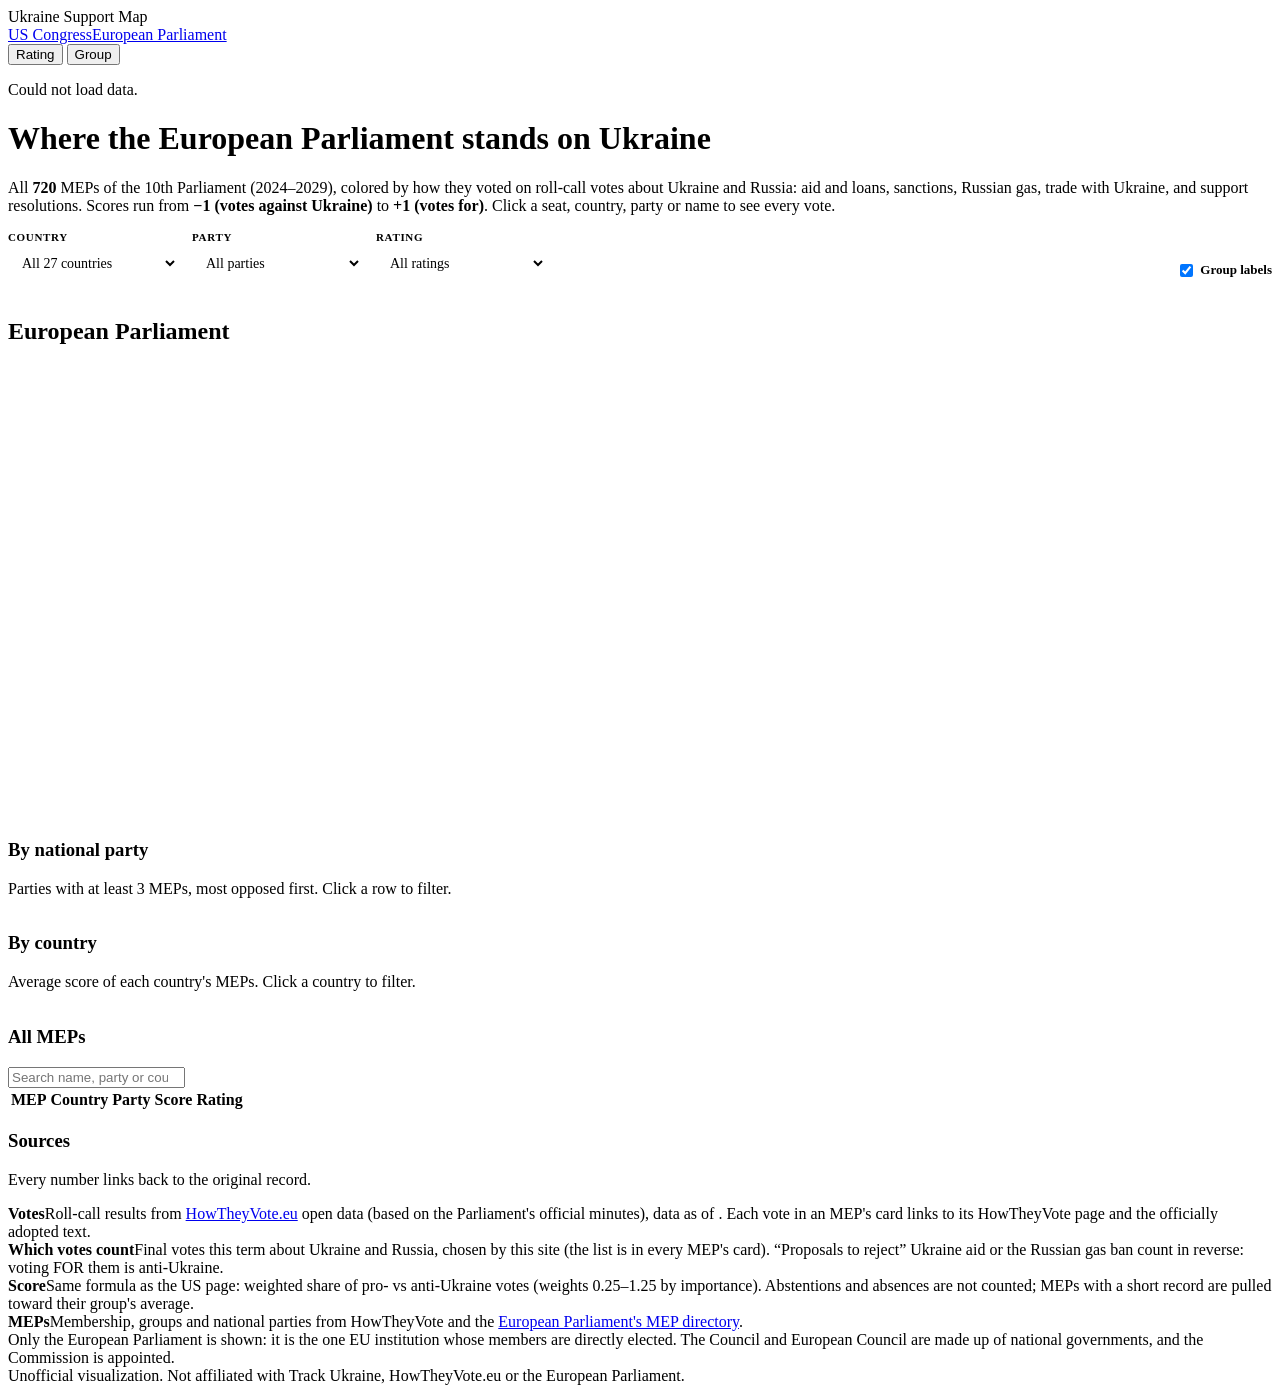
==== site/eu.html @ 78f4655b "EU page: group picker lives in the legend under the map Co-Authored-By: Claude Opus 5.5 <noreply@ant" ====
<!doctype html>
<html lang="en">
<head>
<meta charset="utf-8">
<meta name="viewport" content="width=device-width, initial-scale=1">
<title>Ukraine Support Map</title>
<meta name="description" content="Every Member of the European Parliament, colored by their votes on Ukraine.">
<link rel="preconnect" href="https://fonts.googleapis.com">
<link href="https://fonts.googleapis.com/css2?family=Hanken+Grotesk:wght@500;700;900&display=swap" rel="stylesheet">
<link rel="stylesheet" href="shared.css">
<style>
:root{--g-GUE_NGL:#8b1a1a;--g-SD:#e3242b;--g-GREEN_EFA:#3fa535;--g-RENEW:#ffcc00;--g-EPP:#3a6fd8;--g-ECR:#1b3a6b;--g-PFE:#4b2c7f;--g-ESN:#5b3a1f;--g-NI:#8a8a8a}
.ctiles{display:grid;grid-template-columns:repeat(9,1fr);gap:4px;max-width:760px}
.fbar{display:flex;flex-wrap:wrap;gap:10px 14px;align-items:flex-end;padding-bottom:12px;margin-bottom:6px;border-bottom:1px solid var(--line)}
.fbar label{display:flex;flex-direction:column;gap:4px;font-size:11px;text-transform:uppercase;letter-spacing:.06em;color:var(--muted);font-weight:700}
.fbar select{font:inherit;font-size:14px;text-transform:none;letter-spacing:0;font-weight:500;padding:8px 10px;border-radius:10px;border:1px solid var(--line);background:var(--bg);color:var(--fg);min-width:170px;max-width:260px}
.fbar .clr{font:inherit;font-size:13px;font-weight:700;padding:8px 12px;border-radius:999px;border:0;background:var(--accent);color:#000;cursor:pointer}
.fbar .flt{flex-direction:row;margin-left:auto;align-items:center;text-transform:none;letter-spacing:0;font-size:13px}
.statcap{font-size:12px;color:var(--muted);text-align:center;margin-top:6px}
.glab{font-size:11px;text-transform:uppercase;letter-spacing:.06em;color:var(--muted);font-weight:700}.glab i{text-transform:none;letter-spacing:0;font-style:normal;font-weight:500}
.gpill{font:inherit;font-size:13px;font-weight:700;display:inline-flex;align-items:center;gap:6px;padding:6px 10px;border-radius:999px;border:1px solid var(--line);background:var(--bg);color:var(--fg);cursor:pointer}
.gpill i{font-style:normal;color:var(--muted);font-weight:500}
.gpill .ck{width:15px;height:15px;border-radius:4px;border:1.5px solid var(--muted);display:inline-flex;align-items:center;justify-content:center;font-size:11px;line-height:1}
.gpill[aria-pressed="true"]{border-color:var(--fg)}.gpill[aria-pressed="true"] .ck{background:var(--fg);color:var(--bg);border-color:var(--fg)}
.gpill:disabled{opacity:.35;cursor:default} /* toggle pills: no checkbox drawn, selected = filled */ .gpill .ck{display:none!important} .gpill:hover:not(:disabled){border-color:var(--muted)} .gpill[aria-pressed="true"]{background:var(--fg)!important;color:var(--bg)!important;border-color:var(--fg)!important} .gpill[aria-pressed="true"] i{color:inherit;opacity:.7} .gpill[aria-pressed="true"] b{color:inherit!important} .gpill[aria-pressed="true"] .sw{box-shadow:0 0 0 2px var(--bg)} 
.epgrid{display:grid;grid-template-columns:1fr;gap:20px}
@media (min-width:1250px){.epgrid{grid-template-columns:minmax(0,2.3fr) minmax(320px,1fr);align-items:start}}
.selpanel{background:var(--bg);border-radius:14px;padding:14px;font-size:13px}
.seltitle{font-weight:900;font-size:17px}
.selbig{margin-top:4px;color:var(--muted)} .selbig b{color:var(--fg);font-size:16px}
.selmeta{color:var(--muted);font-size:12px;margin:2px 0 8px}
.selrow{all:unset;box-sizing:border-box;cursor:pointer;display:grid;grid-template-columns:12px minmax(0,1fr) 28px 70px 40px;gap:8px;align-items:center;width:100%;padding:5px 4px;border-radius:6px}
.selrow:hover{background:var(--surface)}
.selrow[aria-pressed="true"]{background:var(--fg);color:var(--bg)}.selrow[aria-pressed="true"] .n{color:inherit;opacity:.7}
.selrow .nm{white-space:nowrap;overflow:hidden;text-overflow:ellipsis}
.selrow .n{text-align:right;color:var(--muted);font-variant-numeric:tabular-nums}
.selrow .bar{margin:0;height:8px}
.selrow .av{text-align:right;font-weight:900;font-variant-numeric:tabular-nums}
</style>
</head>
<body>
<header class="top"><div class="wrap">
  <div class="flag" aria-hidden="true"></div>
  <div class="brand">Ukraine Support Map</div>
  <nav class="nav" aria-label="Region"><a href="./">US Congress</a><a href="eu.html" aria-current="page">European Parliament</a></nav>
  <div class="spacer"></div>
  <div class="seg" role="group" aria-label="Color seats by">
    <button data-color="rating" aria-pressed="true">Rating</button>
    <button data-color="group" aria-pressed="false">Group</button>
  </div>
</div></header>

<main class="wrap">
  <h1>Where the European Parliament stands on Ukraine</h1>
  <p class="lede">All <b id="nMeps">720</b> MEPs of the 10th Parliament (2024–2029), colored by how they voted on <b id="nVotes"></b> roll-call votes about Ukraine and Russia: aid and loans, sanctions, Russian gas, trade with Ukraine, and support resolutions. Scores run from <b>−1 (votes against Ukraine)</b> to <b>+1 (votes for)</b>. Click a seat, country, party or name to see every vote.</p>

  <div class="card">
    <div class="fbar">
      <label>Country <select id="fC" aria-label="Country"><option value="">All 27 countries</option></select></label>
      <label>Party <select id="fP" aria-label="National party"><option value="">All parties</option></select></label>
      <label>Rating <select id="fB" aria-label="Rating"><option value="">All ratings</option></select></label>
      <button class="clr" id="clrAll" hidden>Clear filters ✕</button>
      <label class="flt"><input type="checkbox" id="fLabels" checked> Group labels</label>
    </div>
    <div class="epgrid">
      <div><h2>European Parliament <span id="epSub"></span></h2>
        <svg class="hemi" id="ep" viewBox="0 0 1200 625"></svg><div class="flegend" id="flegend"></div><div id="epStats"></div></div>
      <aside class="selpanel" id="selpanel"></aside>
    </div>
  </div>


  <section class="blk">
    <h3>By national party</h3>
    <p id="partyNote">Parties with at least 3 MEPs, most opposed first. Click a row to filter.</p>
    <div class="tablewrap"><table class="ptable" id="parties"></table></div>
  </section>

  <section class="blk">
    <h3>By country</h3>
    <p>Average score of each country's MEPs. Click a country to filter.</p>
    <div class="ctiles" id="tiles"></div>
  </section>

  <section class="blk">
    <h3>All MEPs</h3>
    <div class="tools">
      <input id="q" type="search" placeholder="Search name, party or country…" aria-label="Search MEPs">
      <span id="chips"></span>
    </div>
    <div class="tablewrap"><table>
      <thead><tr><th data-k="name">MEP</th><th data-k="country">Country</th><th data-k="party" class="hide-sm">Party</th><th data-k="score">Score</th><th data-k="label" class="hide-sm">Rating</th></tr></thead>
      <tbody id="rows"></tbody>
    </table></div>
    <p class="count" id="count"></p>
    <button class="more" id="more" hidden>Show more</button>
  </section>

  <section class="blk">
    <h3>Sources</h3>
    <p>Every number links back to the original record.</p>
    <div class="sources">
      <div><b>Votes</b>Roll-call results from <a href="https://howtheyvote.eu" target="_blank" rel="noopener">HowTheyVote.eu</a> open data (based on the Parliament's official minutes), data as of <span id="asof"></span>. Each vote in an MEP's card links to its HowTheyVote page and the officially adopted text.</div>
      <div><b>Which votes count</b>Final votes this term about Ukraine and Russia, chosen by this site (the list is in every MEP's card). “Proposals to reject” Ukraine aid or the Russian gas ban count in reverse: voting FOR them is anti-Ukraine.</div>
      <div><b>Score</b>Same formula as the US page: weighted share of pro- vs anti-Ukraine votes (weights 0.25–1.25 by importance). Abstentions and absences are not counted; MEPs with a short record are pulled toward their group's average.</div>
      <div><b>MEPs</b>Membership, groups and national parties from HowTheyVote and the <a href="https://www.europarl.europa.eu/meps/en/home" target="_blank" rel="noopener">European Parliament's MEP directory</a>.</div>
    </div>
  </section>

  <footer>
    Only the European Parliament is shown: it is the one EU institution whose members are directly elected. The Council and European Council are made up of national governments, and the Commission is appointed.<br>
    Unofficial visualization. Not affiliated with Track Ukraine, HowTheyVote.eu or the European Parliament.
  </footer>
</main>

<div id="tip"></div>
<div class="scrim" id="scrim"></div>
<aside id="drawer" aria-hidden="true"><div class="in" id="dIn"></div></aside>

<script>
(async function(){
const BUCKETS=[
  {k:"s3",name:"Strong support",v:"--b3"},{k:"s2",name:"Support",v:"--b2"},{k:"s1",name:"Some support",v:"--b1"},
  {k:"s0",name:"Mixed",v:"--b0"},{k:"o1",name:"Some opposition",v:"--bm1"},{k:"o2",name:"Opposed",v:"--bm2"},
  {k:"o3",name:"Strong opposition",v:"--bm3"},{k:"na",name:"No record",v:"--none"}];
function bucket(s){ if(s==null) return BUCKETS[7];
  if(s>=.75)return BUCKETS[0]; if(s>=.35)return BUCKETS[1]; if(s>=.1)return BUCKETS[2];
  if(s>-.1)return BUCKETS[3]; if(s>-.35)return BUCKETS[4]; if(s>-.75)return BUCKETS[5]; return BUCKETS[6]; }
const css=n=>getComputedStyle(document.documentElement).getPropertyValue(n).trim();
const esc=s=>String(s??"").replace(/[&<>"]/g,c=>({"&":"&amp;","<":"&lt;",">":"&gt;",'"':"&quot;"}[c]));
const fmt=s=>s==null?"—":(s>0?"+":"")+s.toFixed(2);
const flag=iso=>iso&&iso.length===2?String.fromCodePoint(...[...iso.toUpperCase()].map(c=>127397+c.charCodeAt(0))):"";
// EU-27 tile grid [col,row]
const GRID={FIN:[6,0],SWE:[5,0],EST:[7,1],IRL:[0,2],DNK:[4,1],LVA:[7,2],LTU:[7,3],NLD:[3,2],DEU:[4,2],POL:[6,3],BEL:[3,3],LUX:[3,4],CZE:[5,3],SVK:[6,4],FRA:[2,4],AUT:[4,4],HUN:[5,4],ROU:[6,5],PRT:[0,5],ESP:[1,5],ITA:[3,5],SVN:[4,5],HRV:[5,5],BGR:[6,6],MLT:[3,7],GRC:[5,7],CYP:[7,7]};

let data;
try{ data=await (await fetch("eu.json")).json(); }catch(e){ document.querySelector("main").insertAdjacentHTML("afterbegin","<p>Could not load data.</p>"); return; }
const M=data.members, V=data.votes, G=data.groups, C=data.countries, byId=Object.fromEntries(M.map(m=>[m.id,m]));
const GORDER=Object.keys(G);
document.getElementById("nMeps").textContent=M.length;
document.getElementById("nVotes").textContent=V.length;
document.getElementById("asof").textContent=data.dataAsOf?new Date(data.dataAsOf).toLocaleDateString("en-US",{month:"long",day:"numeric",year:"numeric"}):"—";
document.getElementById("epSub").textContent=`${M.length} MEPs`;

let colorBy="rating", fBucket=null, fCountry=null, fGroups=new Set(), fParty=null, selected=null;
const passes=m=>(!fBucket||bucket(m.score).k===fBucket)&&(!fCountry||m.country===fCountry)&&(!fGroups.size||fGroups.has(m.group))&&(!fParty||m.country+"|"+m.party===fParty);
const color=m=>colorBy==="group"?css("--g-"+m.group):css(bucket(m.score).v);
const cname=c=>(C[c]||{}).name||c;

// ---------- hemicycle ----------
function seatPositions(total, rows, r0, r1, cx, cy){
  const radii=[...Array(rows)].map((_,i)=>r0+(r1-r0)*i/(rows-1)), sumR=radii.reduce((a,b)=>a+b,0);
  let counts=radii.map(r=>Math.round(total*r/sumR)); counts[rows-1]+=total-counts.reduce((a,b)=>a+b,0);
  const pts=[];
  radii.forEach((r,i)=>{ const n=counts[i]; for(let j=0;j<n;j++){ const a=Math.PI*(1-(n===1?.5:j/(n-1))); pts.push({x:cx+r*Math.cos(a),y:cy-r*Math.sin(a),a}); } });
  pts.sort((p,q)=>q.a-p.a || Math.hypot(p.x-cx,p.y-cy)-Math.hypot(q.x-cx,q.y-cy));
  return pts;
}
function drawHemi(){
  const svg=document.getElementById("ep"), rDot=11.5;
  const pts=seatPositions(M.length, 15, 220, 585, 600, 600);
  const ms=M.slice().sort((a,b)=>GORDER.indexOf(a.group)-GORDER.indexOf(b.group)||(b.score??-9)-(a.score??-9));
  let h="", t="";
  pts.forEach((p,i)=>{ const m=ms[i]; if(!m) return; const x=p.x.toFixed(1), y=p.y.toFixed(1);
    h+=`<circle cx="${x}" cy="${y}" r="${rDot}" data-id="${m.id}"></circle>`;
    t+=`<text class="fl" data-id="${m.id}" x="${x}" y="${(p.y+rDot*.34).toFixed(1)}" text-anchor="middle" font-size="${(rDot*.9).toFixed(1)}">${(G[m.group]||{}).code||""}</text>`; });
  svg.innerHTML=h+t+`<text class="center-n" x="600" y="545" text-anchor="middle" id="epN"></text><text class="center-l" x="600" y="585" text-anchor="middle" id="epL"></text>`;
}
drawHemi();
document.getElementById("flegend").innerHTML=`<span class="glab">Groups <i>(click to select, several allowed; the code is shown on each seat)</i></span><div class="fpills" id="gpills" role="group" aria-label="Political groups"></div>`;
const groupsLabel=()=>[...fGroups].map(k=>G[k].code).join(" + ");
const exceptBucket=m=>(!fCountry||m.country===fCountry)&&(!fGroups.size||fGroups.has(m.group))&&(!fParty||m.country+"|"+m.party===fParty);
document.getElementById("fLabels").addEventListener("change",e=>document.getElementById("ep").classList.toggle("nolabels",!e.target.checked));

function paint(){
  document.querySelectorAll("#ep circle[data-id]").forEach(c=>{const m=byId[c.dataset.id]; c.setAttribute("fill",color(m)); c.classList.toggle("hit",passes(m)); c.classList.toggle("sel",selected===m.id);});
  document.querySelectorAll("#ep text.fl").forEach(t=>t.classList.toggle("hit",passes(byId[t.dataset.id])));
  const anyF=!!(fBucket||fCountry||fGroups.size||fParty);
  document.getElementById("ep").classList.toggle("dim",anyF);
  const N=document.getElementById("epN"), L=document.getElementById("epL");
  if(anyF){ N.textContent=M.filter(passes).length; L.textContent=[fGroups.size&&groupsLabel(), fParty&&fParty.split("|")[1], fCountry&&cname(fCountry), fBucket&&BUCKETS.find(b=>b.k===fBucket).name].filter(Boolean).join(" · "); }
  else { N.textContent=M.filter(m=>m.score!=null&&m.score>=.1).length; L.textContent="lean supportive"; }
  const pool=M.filter(exceptBucket);
  const cnt=BUCKETS.map(b=>({b,n:pool.filter(m=>bucket(m.score).k===b.k).length}));
  const bar=cnt.filter(c=>c.n).map(c=>`<i style="width:${c.n/Math.max(1,pool.length)*100}%;background:var(${c.b.v})" title="${c.b.name}: ${c.n}"></i>`).join("");
  const tal=cnt.map(c=>`<button data-b="${c.b.k}" aria-pressed="${fBucket===c.b.k}"><span class="sw" style="background:var(${c.b.v})"></span>${c.b.name}<b>${c.n}</b></button>`).join("");
  document.getElementById("epStats").innerHTML=`<div class="statcap">${anyF&&(fCountry||fGroups.size||fParty)?`Ratings of the ${pool.length} selected MEPs`:"Ratings of all MEPs"}</div><div class="bar">${bar}</div><div class="tally">${tal}</div>`;
  document.querySelectorAll(".seg button").forEach(b=>b.setAttribute("aria-pressed",b.dataset.color===colorBy));
}
document.addEventListener("click",e=>{const b=e.target.closest(".tally button"); if(b){ fBucket=fBucket===b.dataset.b?null:b.dataset.b; fB.value=fBucket||""; refresh(); }});
document.querySelectorAll(".seg button").forEach(b=>b.onclick=()=>{colorBy=b.dataset.color; paint();});
const tip=document.getElementById("tip");
function showTip(html,x,y){ tip.innerHTML=html; tip.style.opacity=1; const w=tip.offsetWidth,h=tip.offsetHeight;
  tip.style.left=Math.min(innerWidth-w-8,Math.max(8,x+14))+"px"; tip.style.top=(y-h-12<8?y+18:y-h-12)+"px"; }
const svg=document.getElementById("ep");
svg.addEventListener("mousemove",e=>{const c=e.target.closest("circle[data-id]"); if(!c){tip.style.opacity=0;return;} const m=byId[c.dataset.id];
  showTip(`<b>${esc(m.name)}</b> ${flag((C[m.country]||{}).iso2)}<br>${esc(G[m.group].name)} · ${esc(m.party)}<br>${esc(m.label)} · ${fmt(m.score)}`,e.clientX,e.clientY);});
svg.addEventListener("mouseleave",()=>tip.style.opacity=0);
svg.addEventListener("click",e=>{const c=e.target.closest("circle[data-id]"); if(c){tip.style.opacity=0; openMember(c.dataset.id);}});

// ---------- filter bar ----------
const fC=document.getElementById("fC"), fP=document.getElementById("fP");
fC.innerHTML+=Object.keys(GRID).map(c=>[c,cname(c)]).sort((a,b)=>a[1].localeCompare(b[1])).map(([c,n])=>`<option value="${c}">${flag((C[c]||{}).iso2)} ${esc(n)} (${M.filter(m=>m.country===c).length})</option>`).join("");
fC.addEventListener("input",()=>{ fCountry=fC.value||null; if(fParty&&fCountry&&!fParty.startsWith(fCountry+"|")) fParty=null; refresh(); });
fP.addEventListener("input",()=>{ fParty=fP.value||null; refresh(); });
document.getElementById("clrAll").onclick=()=>{ fCountry=fParty=fBucket=null; fGroups.clear(); refresh(); };
function syncBar(){
  fC.value=fCountry||""; fB.value=fBucket||"";
  const gbase=M.filter(m=>(!fCountry||m.country===fCountry)&&(!fParty||m.country+"|"+m.party===fParty)&&(!fBucket||bucket(m.score).k===fBucket));
  document.getElementById("gpills").innerHTML=GORDER.map(k=>{const n=gbase.filter(m=>m.group===k).length;
    return `<button class="gpill" data-g="${k}" aria-pressed="${fGroups.has(k)}" ${n?"":"disabled"} title="${esc(G[k].name)}"><span class="ck">${fGroups.has(k)?"✓":""}</span><span class="sw" style="background:var(--g-${k})"></span><b>${G[k].code}</b> ${esc(G[k].name)} <i>${n}</i></button>`;}).join("")+(fGroups.size?`<button class="gpill clrf" data-clrg="1">Clear ✕</button>`:"");
  // party list follows the chosen country (and group)
  const by={}; M.filter(m=>m.party&&(!fCountry||m.country===fCountry)&&(!fGroups.size||fGroups.has(m.group))).forEach(m=>{const k=m.country+"|"+m.party; by[k]=(by[k]||0)+1;});
  const opts=Object.entries(by).sort((a,b)=>b[1]-a[1]).map(([k,n])=>{const [c,p]=k.split("|"); return `<option value="${esc(k)}">${fCountry?"":flag((C[c]||{}).iso2)+" "}${esc(p)} (${n})</option>`;});
  if(fParty&&!by[fParty]) opts.unshift(`<option value="${esc(fParty)}">${esc(fParty.split("|")[1])}</option>`);
  fP.innerHTML=`<option value="">${fCountry?"All parties in "+esc(cname(fCountry)):"All parties"}</option>`+opts.join(""); fP.value=fParty||"";
  document.getElementById("clrAll").hidden=!(fCountry||fParty||fGroups.size||fBucket);
}
// selection breakdown next to the map
function renderSel(){
  const sel=M.filter(passes), title=[fCountry&&`${flag((C[fCountry]||{}).iso2)} ${cname(fCountry)}`, fGroups.size&&[...fGroups].map(k=>G[k].name).join(" + "), fParty&&fParty.split("|")[1], fBucket&&BUCKETS.find(b=>b.k===fBucket).name].filter(Boolean).join(" · ")||"Whole Parliament";
  // list every group/party available under the other filters, so several can be ticked
  const gPool=M.filter(m=>(!fCountry||m.country===fCountry)&&(!fParty||m.country+"|"+m.party===fParty)&&(!fBucket||bucket(m.score).k===fBucket));
  const pPool=M.filter(m=>(!fCountry||m.country===fCountry)&&(!fGroups.size||fGroups.has(m.group))&&(!fBucket||bucket(m.score).k===fBucket));
  const groupsHere=GORDER.map(k=>({k,ms:gPool.filter(m=>m.group===k)})).filter(x=>x.ms.length);
  const a=avgOf(sel), sup=sel.filter(m=>m.score!=null&&m.score>=.1).length, opp=sel.filter(m=>m.score!=null&&m.score<=-.1).length;
  document.getElementById("selpanel").innerHTML=`<div class="seltitle">${esc(title)}</div>
    <div class="selbig"><b>${sel.length}</b> MEPs · average <b>${fmt(a)}</b></div>
    <div class="selmeta">${sup} lean supportive · ${opp} lean opposed</div>
    <div class="bar">${sel.length?stackBar(sel):""}</div>
    <div class="dsub" style="margin-top:14px">By group <span style="text-transform:none;letter-spacing:0;font-weight:500">· click to select, several allowed</span></div>
    ${groupsHere.map(({k,ms})=>`<button class="selrow" data-g="${k}" aria-pressed="${fGroups.has(k)}"><span class="sw" style="background:var(--g-${k})"></span><span class="nm">${esc(G[k].name)}</span><span class="n">${ms.length}</span><span class="bar">${stackBar(ms)}</span><span class="av">${fmt(avgOf(ms))}</span></button>`).join("")||'<p class="selmeta">No MEPs match.</p>'}
    ${fCountry?`<div class="dsub" style="margin-top:14px">By party in ${esc(cname(fCountry))}</div>${(()=>{const by={}; pPool.forEach(m=>{(by[m.party||"—"]=by[m.party||"—"]||[]).push(m)}); return Object.entries(by).sort((a,b)=>b[1].length-a[1].length).map(([p,ms])=>`<button class="selrow" data-p="${esc(fCountry+"|"+p)}" aria-pressed="${fParty===fCountry+"|"+p}"><span class="sw" style="background:var(--g-${ms[0].group})"></span><span class="nm">${esc(p)}</span><span class="n">${ms.length}</span><span class="bar">${stackBar(ms)}</span><span class="av">${fmt(avgOf(ms))}</span></button>`).join("");})()}`:`<p class="selmeta" style="margin-top:12px">Pick a country to see its parties here.</p>`}`;
}
document.getElementById("selpanel").addEventListener("click",e=>{const b=e.target.closest(".selrow"); if(!b) return;
  if(b.dataset.g) toggleGroup(b.dataset.g); if(b.dataset.p) fParty=fParty===b.dataset.p?null:b.dataset.p; refresh();});

// ---------- groups ----------
function toggleGroup(k){ fGroups.has(k)?fGroups.delete(k):fGroups.add(k); }
document.getElementById("flegend").addEventListener("click",e=>{const b=e.target.closest(".gpill"); if(!b||b.disabled) return; if(b.dataset.clrg) fGroups.clear(); else toggleGroup(b.dataset.g); refresh();});
function stackBar(ms){ return BUCKETS.map(b=>({b,n:ms.filter(m=>bucket(m.score).k===b.k).length})).filter(c=>c.n).map(c=>`<i style="width:${c.n/ms.length*100}%;background:var(${c.b.v})" title="${c.b.name}: ${c.n}"></i>`).join(""); }
function avgOf(ms){ const s=ms.filter(m=>m.score!=null); return s.length?s.reduce((a,m)=>a+m.score,0)/s.length:null; }

// ---------- national parties ----------
function renderParties(){
  const by={}; M.forEach(m=>{ if(!m.party||(fCountry&&m.country!==fCountry)) return; (by[m.country+"|"+m.party]=by[m.country+"|"+m.party]||[]).push(m); });
  document.getElementById("partyNote").textContent=fCountry?`All parties from ${cname(fCountry)}, most opposed first. Click a row to filter.`:"Parties with at least 3 MEPs, most opposed first. Click a row to filter.";
  const rows=Object.entries(by).filter(([,ms])=>fCountry||ms.length>=3).map(([k,ms])=>({k,ms,avg:avgOf(ms)})).sort((a,b)=>(a.avg??9)-(b.avg??9));
  document.getElementById("parties").innerHTML=rows.map(({k,ms,avg})=>{const [c,p]=k.split("|"); const g=ms[0].group;
    return `<tr data-p="${esc(k)}" aria-pressed="${fParty===k}"><td>${flag((C[c]||{}).iso2)} <b>${esc(p)}</b><br><span style="color:var(--muted);font-size:12px">${esc(ms[0].partyName)}</span></td>
      <td class="hide-sm"><span class="sw" style="display:inline-block;background:var(--g-${g});vertical-align:-1px"></span> ${esc(G[g].code)}</td>
      <td>${ms.length}</td><td style="width:38%"><div class="bar">${stackBar(ms)}</div></td><td style="font-weight:900;font-variant-numeric:tabular-nums">${fmt(avg)}</td></tr>`;}).join("");
}
document.getElementById("parties").addEventListener("click",e=>{const tr=e.target.closest("tr[data-p]"); if(tr){ fParty=fParty===tr.dataset.p?null:tr.dataset.p; refresh(); }});

// ---------- countries ----------
function renderTiles(){
  const cells={};
  for(const [c,[x,y]] of Object.entries(GRID)){ const ms=M.filter(m=>m.country===c); const a=avgOf(ms);
    cells[y*9+x]=`<div class="tile${fCountry===c?" sel":""}" data-c="${c}" style="background:${a==null?css("--none"):css(bucket(a).v)}" title="${esc(cname(c))}: ${fmt(a)} (${ms.length} MEPs)">${(C[c]||{}).iso2||c}<small>${fmt(a)}</small></div>`; }
  let h=""; for(let i=0;i<72;i++) h+=cells[i]||"<div></div>";
  document.getElementById("tiles").innerHTML=h;
}
document.getElementById("tiles").addEventListener("click",e=>{const t=e.target.closest(".tile"); if(t){ fCountry=fCountry===t.dataset.c?null:t.dataset.c; refresh(); }});

// ---------- table ----------
const fB=document.getElementById("fB"); fB.innerHTML+=BUCKETS.map(b=>`<option value="${b.k}">${b.name}</option>`).join("");
fB.addEventListener("input",()=>{fBucket=fB.value||null; refresh();});
let sortK="score", sortDir=-1, limit=60;
function renderTable(reset){
  if(reset) limit=60;
  const q=document.getElementById("q").value.trim().toLowerCase();
  const list=M.filter(m=>passes(m)&&(!q||m.name.toLowerCase().includes(q)||m.party.toLowerCase().includes(q)||cname(m.country).toLowerCase().includes(q)))
    .sort((a,b)=>{let x=a[sortK],y=b[sortK]; if(sortK==="score"){x=x??-9;y=y??-9;} if(sortK==="name"){x=a.last;y=b.last;} return (x>y?1:x<y?-1:0)*sortDir;});
  document.getElementById("rows").innerHTML=list.slice(0,limit).map(m=>{const b=bucket(m.score);
    return `<tr data-id="${m.id}"><td><div class="who"><img loading="lazy" src="${esc(m.photo)}" alt="" onerror="this.replaceWith(Object.assign(document.createElement('span'),{className:'ph'}))"><div><b>${esc(m.name)}</b> <span class="fb X" style="border-color:var(--g-${m.group})">${G[m.group].code}</span></div></div></td>
      <td>${flag((C[m.country]||{}).iso2)} ${m.country}</td><td class="hide-sm">${esc(m.party)}</td>
      <td><div style="display:flex;align-items:center;gap:10px"><span style="font-weight:900;min-width:42px;font-variant-numeric:tabular-nums">${fmt(m.score)}</span>${m.score==null?"":`<div class="meter" style="flex:1"><i style="left:${(m.score+1)/2*100}%"></i></div>`}</div></td>
      <td class="hide-sm"><span class="lbl"><span class="sw" style="background:var(${b.v})"></span>${esc(m.label)}</span></td></tr>`;}).join("")
    || `<tr><td colspan="5" style="color:var(--muted);padding:20px">No MEPs match.</td></tr>`;
  const shown=Math.min(limit,list.length), left=list.length-shown;
  document.getElementById("count").textContent=list.length?`Showing ${shown} of ${list.length}`:"";
  const more=document.getElementById("more"); more.hidden=left<=0; more.textContent=`Show ${Math.min(100,left)} more (${left} left)`;
  const chips=[]; if(fCountry) chips.push(["c",cname(fCountry)]); if(fParty) chips.push(["p",fParty.split("|")[1]]); fGroups.forEach(k=>chips.push(["g:"+k,G[k].name]));
  document.getElementById("chips").innerHTML=chips.map(([k,t])=>`<button class="chip" data-clr="${k}">${esc(t)} ✕</button>`).join(" ");
}
document.getElementById("chips").addEventListener("click",e=>{const b=e.target.closest("[data-clr]"); if(!b) return; const k=b.dataset.clr;
  if(k==="c") fCountry=null; if(k==="p") fParty=null; if(k.startsWith("g:")) fGroups.delete(k.slice(2)); refresh();});
document.getElementById("more").onclick=()=>{limit+=100; renderTable();};
document.getElementById("q").addEventListener("input",()=>renderTable(true));
document.querySelectorAll("th[data-k]").forEach(th=>th.onclick=()=>{const k=th.dataset.k; if(sortK===k) sortDir*=-1; else {sortK=k; sortDir=k==="score"?-1:1;} renderTable();});
document.getElementById("rows").addEventListener("click",e=>{const tr=e.target.closest("tr[data-id]"); if(tr) openMember(tr.dataset.id);});
function refresh(){ syncBar(); paint(); renderSel(); renderParties(); renderTiles(); renderTable(true); }

// ---------- drawer ----------
const drawer=document.getElementById("drawer"), scrim=document.getElementById("scrim");
function closeDrawer(){drawer.classList.remove("open"); scrim.classList.remove("on"); drawer.setAttribute("aria-hidden","true"); selected=null; paint(); if(location.hash) history.replaceState(null,"",location.pathname);}
scrim.onclick=closeDrawer; document.addEventListener("keydown",e=>{if(e.key==="Escape") closeDrawer();});
function openMember(id){
  const m=byId[id]; if(!m) return; selected=id; paint();
  const b=bucket(m.score), link=(u,t)=>u?`<a href="${esc(u)}" target="_blank" rel="noopener">${t}</a>`:"";
  const castName={F:"For",A:"Against",B:"Abstained",N:"Did not vote"};
  const votes=m.votes.map(([i,val,cast])=>({v:V[i],val,cast}));
  const dot=val=>`<span class="dot" style="background:${val>0?css("--b2"):val<0?css("--bm2"):css("--none")}"></span>`;
  let wp=0,wa=0; votes.forEach(({v,val})=>{if(val>0)wp+=v.weight; else if(val<0)wa+=v.weight;});
  const pro=votes.filter(x=>x.val>0).length, anti=votes.filter(x=>x.val<0).length, abst=votes.filter(x=>x.cast==="B").length, nv=votes.filter(x=>x.cast==="N").length;
  const vHtml=votes.map(({v,val,cast})=>`<li>${dot(val)}<span><b>${esc(v.label)}</b><br>
    <span class="d">Voted <b>${castName[cast]}</b> · ${val>0?"pro-Ukraine":val<0?"anti-Ukraine":"not counted"} · weight ${v.weight}${v.dir==="anti"?" · voting FOR = anti-Ukraine":""}</span>
    ${v.auto?`<span class="fix">⚠ Added automatically and not reviewed yet: whether FOR is pro- or anti-Ukraine was guessed by a simple rule.</span>`:""}
    <span class="why">Result: ${v.for} for, ${v.against} against, ${v.abst} abstained · ${esc(v.title)}</span>
    <span class="src">${link(v.htv,"Vote on HowTheyVote.eu ↗")}${link(v.ta,"Adopted text ↗")}</span></span><span class="d">${v.date}</span></li>`).join("");
  document.getElementById("dIn").innerHTML=`<button class="x" aria-label="Close" id="dx">×</button>
    <div class="dhead"><img src="${esc(m.photo)}" alt="" onerror="this.replaceWith(Object.assign(document.createElement('span'),{className:'ph'}))"><div><h4>${esc(m.name)}</h4>
      <div>${flag((C[m.country]||{}).iso2)} ${esc(cname(m.country))} · <span class="sw" style="display:inline-block;background:var(--g-${m.group});vertical-align:-1px"></span> ${esc(G[m.group].name)}</div>
      <div>${esc(m.partyName)}${m.party&&m.party!==m.partyName?` (${esc(m.party)})`:""}</div></div></div>
    <div class="big"><b style="color:${css(b.v)}">${esc(m.label)}</b><span>score ${fmt(m.score)}</span></div>
    ${m.score==null?"":`<div class="meter"><i style="left:${(m.score+1)/2*100}%"></i></div>`}
    <p style="color:var(--muted);font-size:13px;margin:12px 0 0">${pro} pro-Ukraine votes · ${anti} anti-Ukraine · ${abst} abstentions · ${nv} did not vote</p>
    <details class="math"><summary>How this score was calculated</summary>
      <p>Pro-Ukraine weight <b>${wp.toFixed(2)}</b> − anti-Ukraine weight <b>${wa.toFixed(2)}</b>, divided by total <b>${(wp+wa).toFixed(2)}</b> = <b>${fmt(m.raw)}</b>.</p>
      ${m.tier!=="full"&&m.score!=null?`<p>Only ${m.n} counted votes, so the score is blended toward the ${esc(G[m.group].name)} average (${fmt(m.prior)}) → <b>${fmt(m.score)}</b>.</p>`:""}
      ${m.score==null?`<p>Fewer than 2 counted votes, so no score is shown (for example, the President of Parliament does not vote, and MEPs who joined recently have few votes).</p>`:""}
      <p>Abstentions and absences are not counted, the same rule as the US page.</p></details>
    <div class="dsub">Ukraine votes (${votes.length})</div>
    <ul class="vl">${vHtml||'<li><span></span><span style="color:var(--muted)">No tracked votes during this MEP\'s term.</span><span></span></li>'}</ul>
    <p style="margin-top:18px;font-size:13px">${link(m.web,"Profile on europarl.europa.eu ↗")} · ${link(`https://howtheyvote.eu/members/${m.id}`,"All votes on HowTheyVote.eu ↗")}</p>`;
  document.getElementById("dx").onclick=closeDrawer;
  drawer.classList.add("open"); scrim.classList.add("on"); drawer.setAttribute("aria-hidden","false"); drawer.scrollTop=0;
  history.replaceState(null,"","#"+id);
}
refresh();
if(location.hash.length>1) openMember(location.hash.slice(1));
addEventListener("hashchange",()=>{const id=location.hash.slice(1); if(id&&id!==selected) openMember(id);});
matchMedia("(prefers-color-scheme: dark)").addEventListener("change",()=>{paint();renderTiles();});
})();
</script>
</body>
</html>
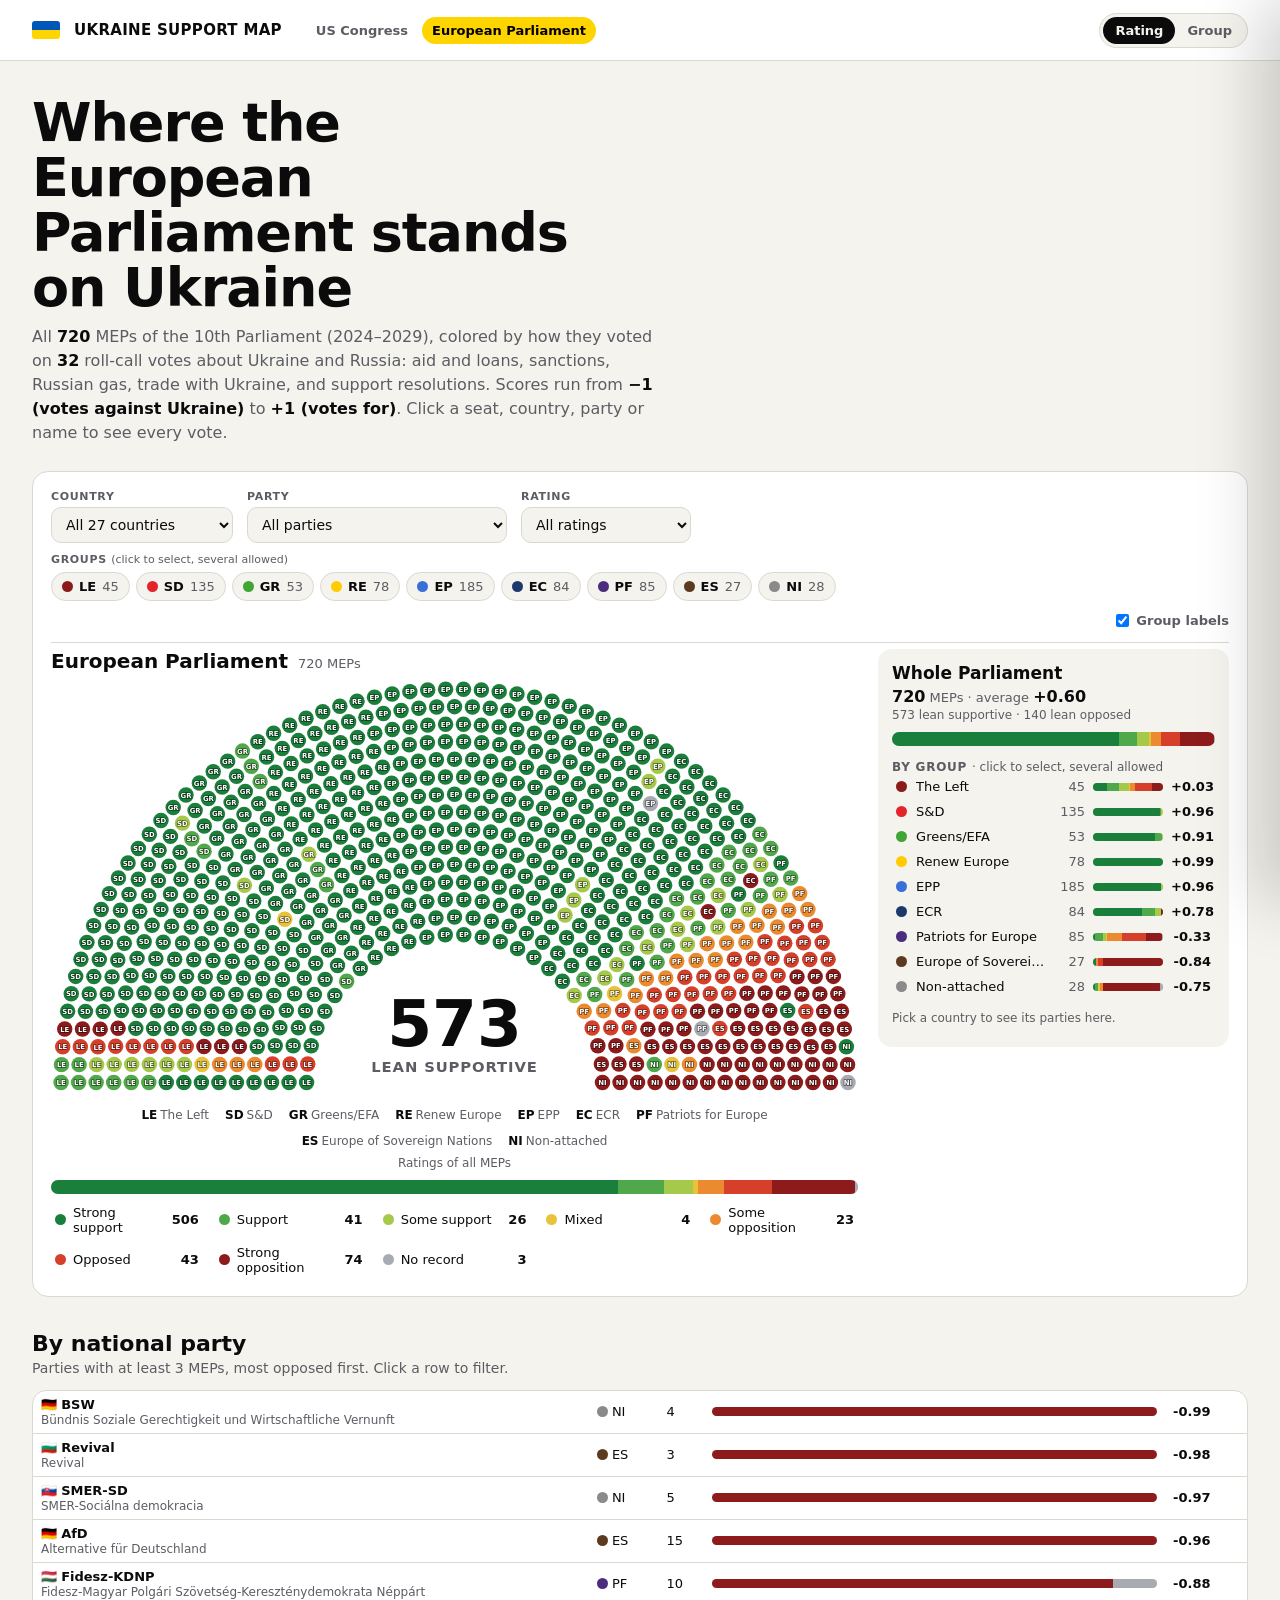
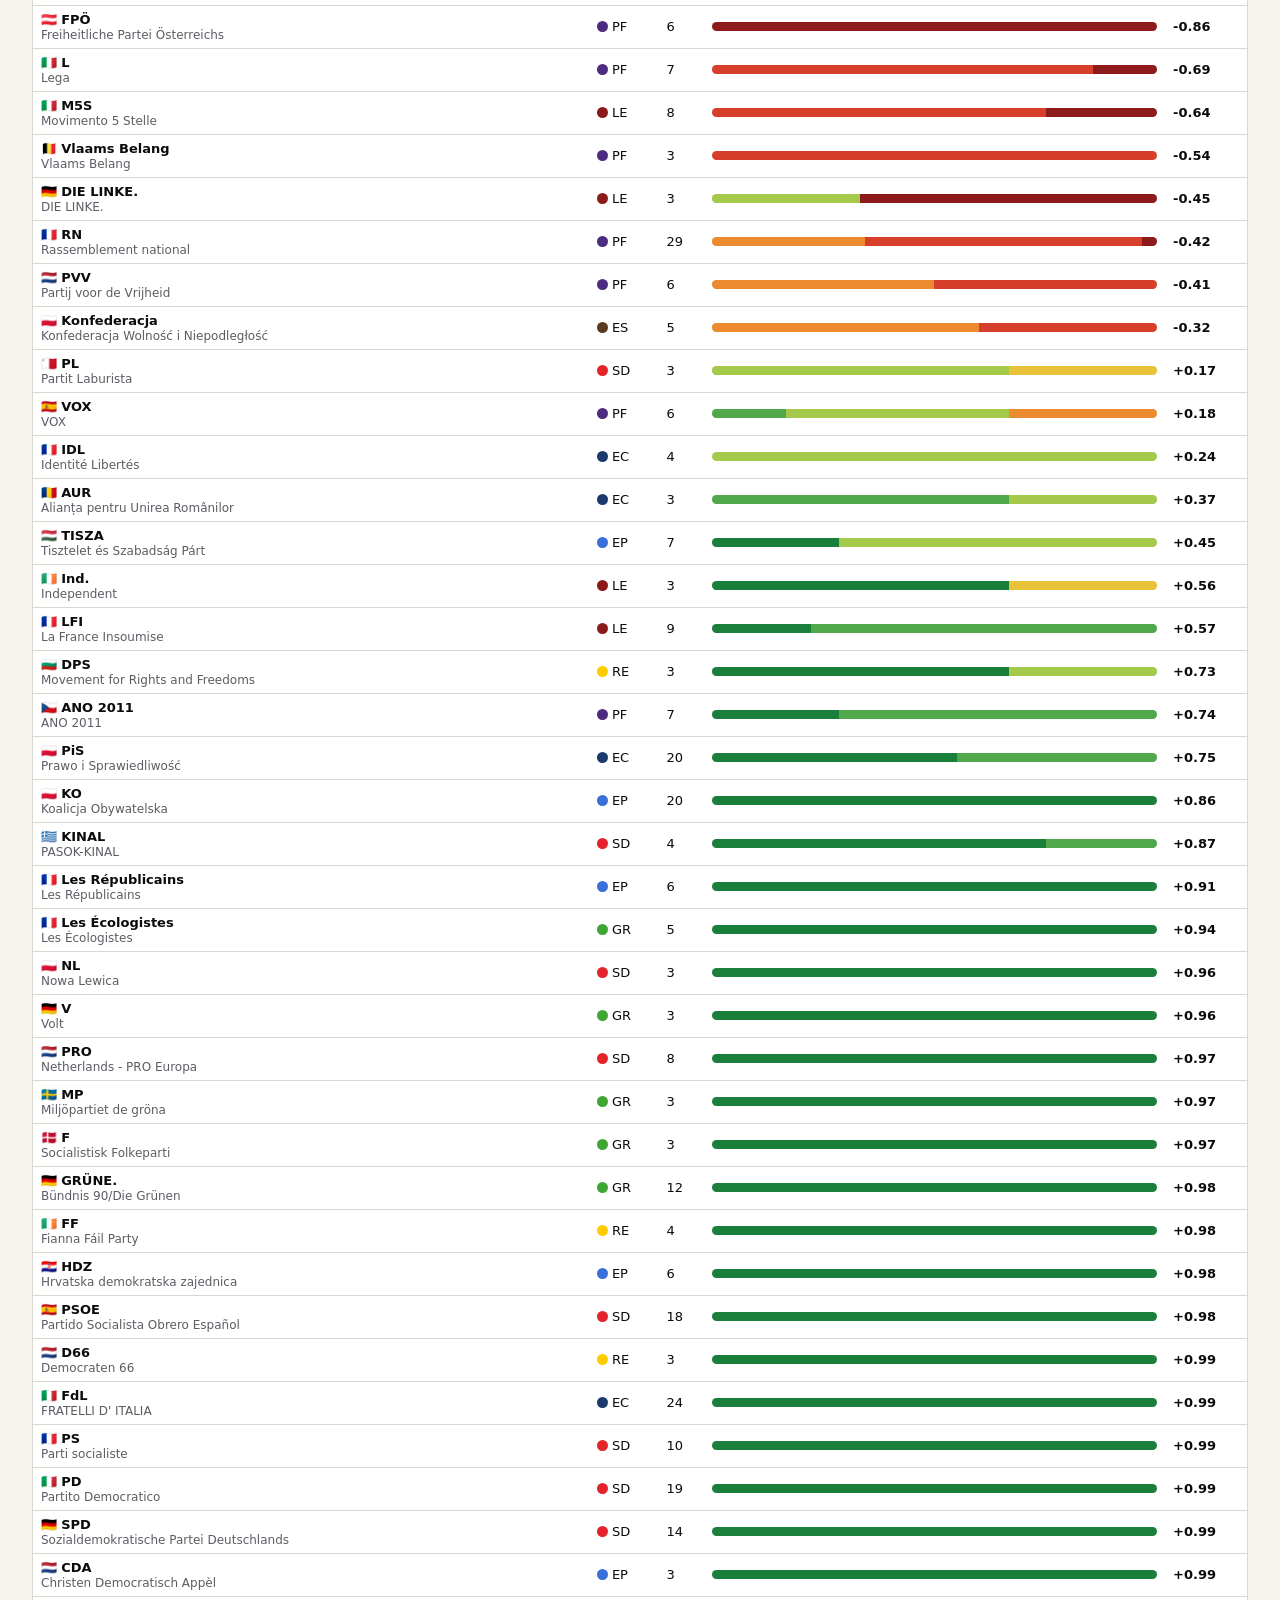
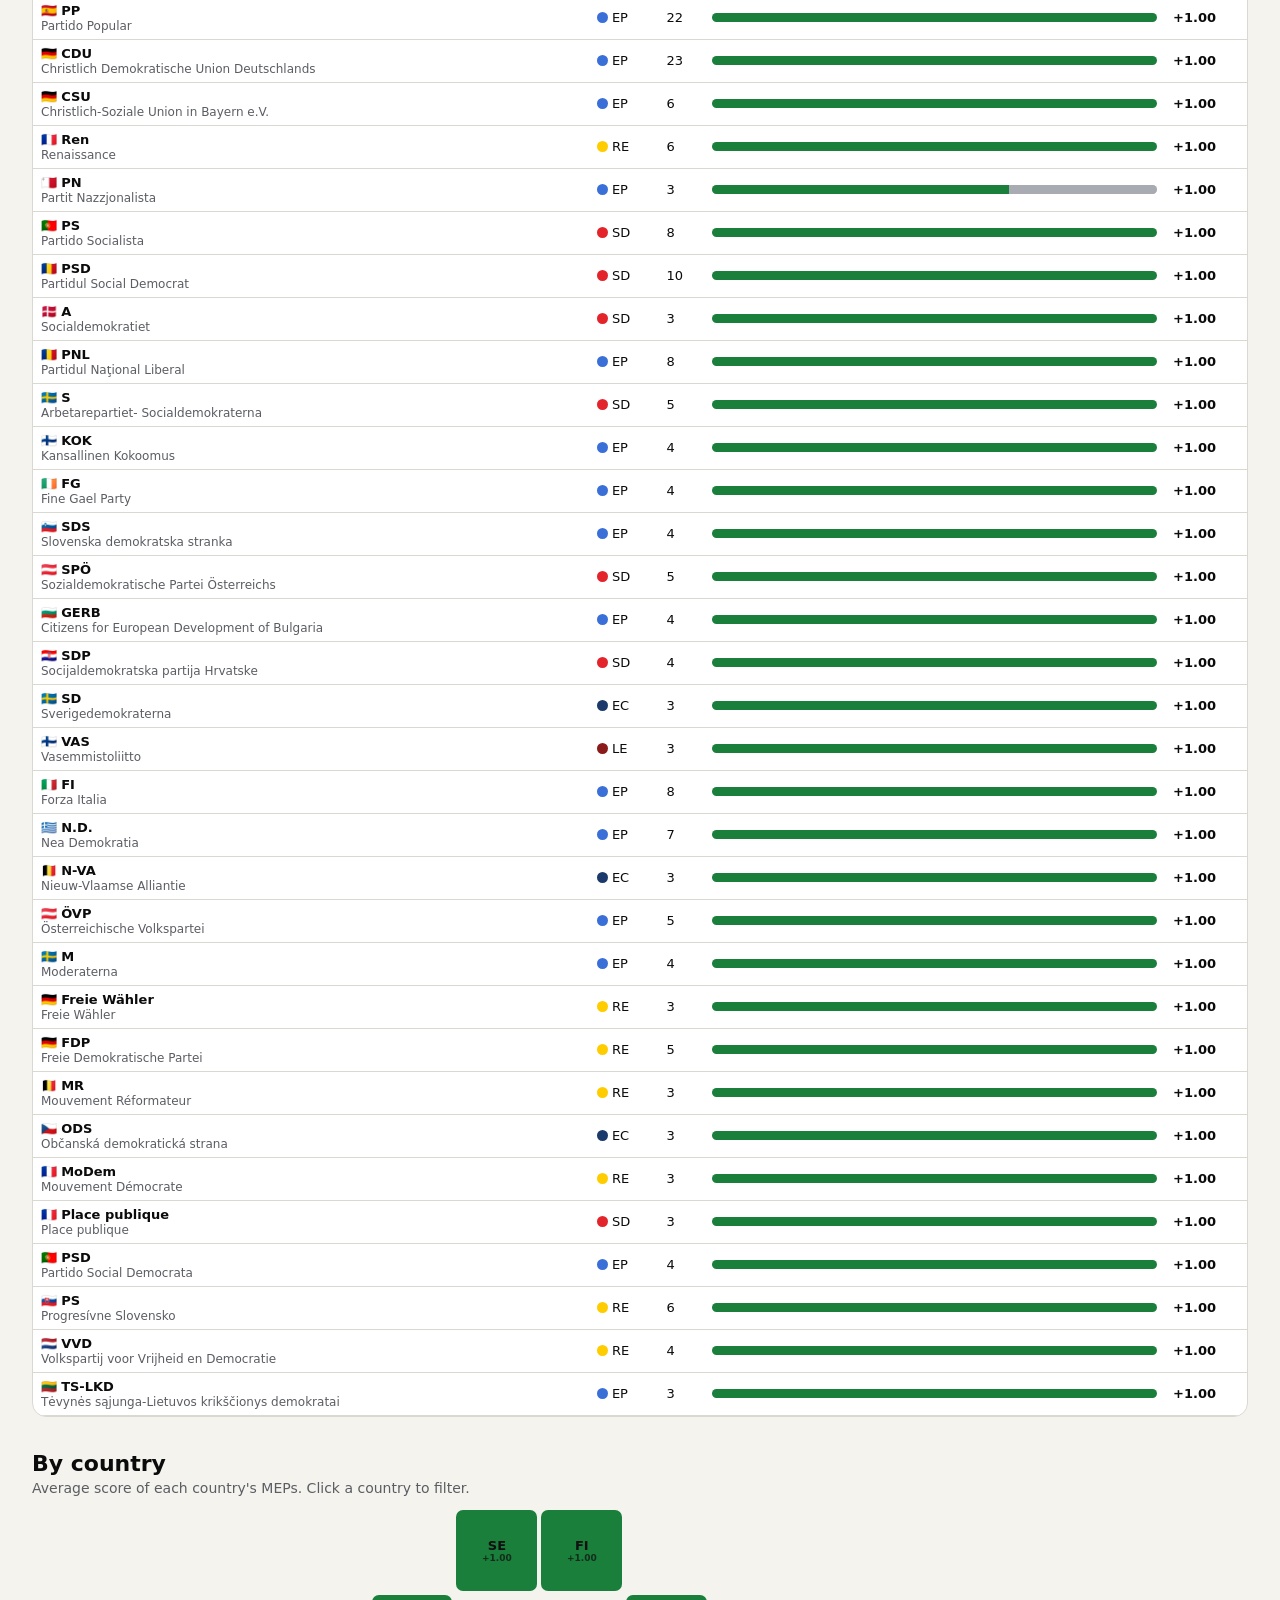
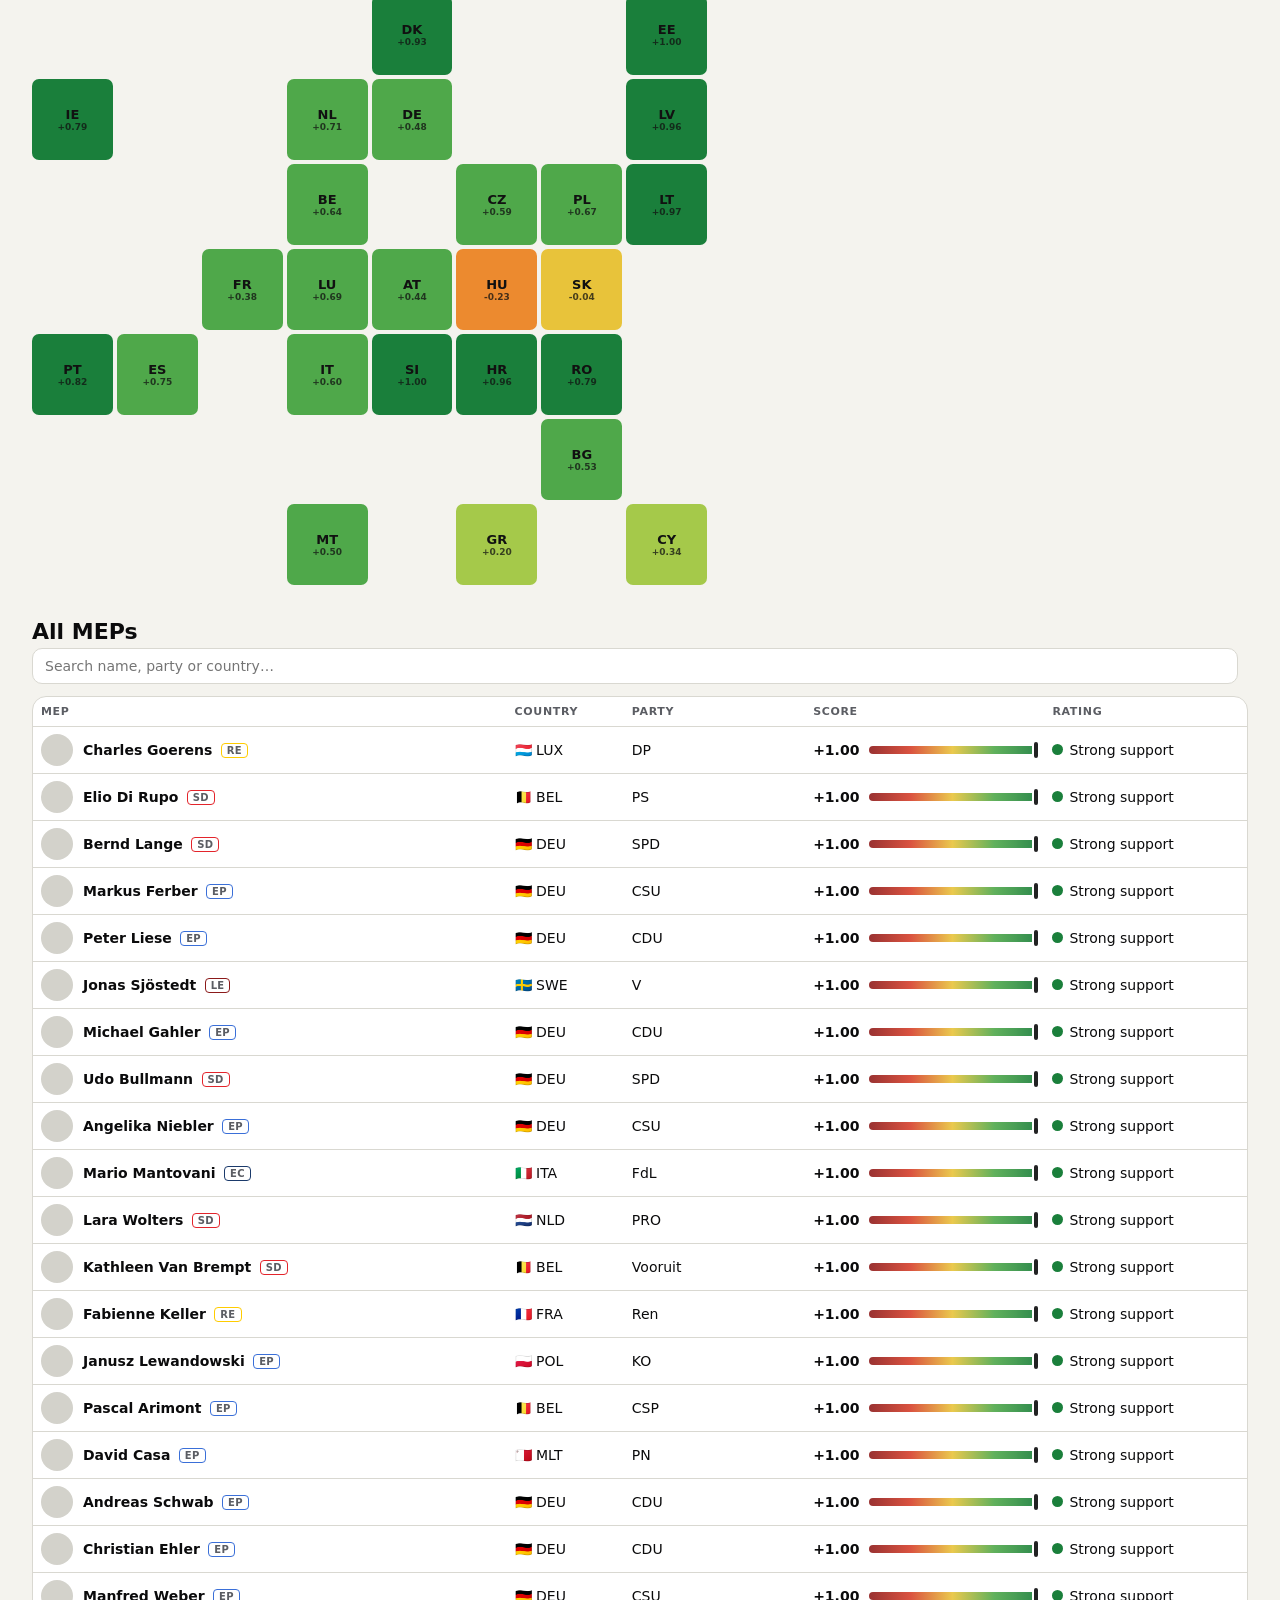
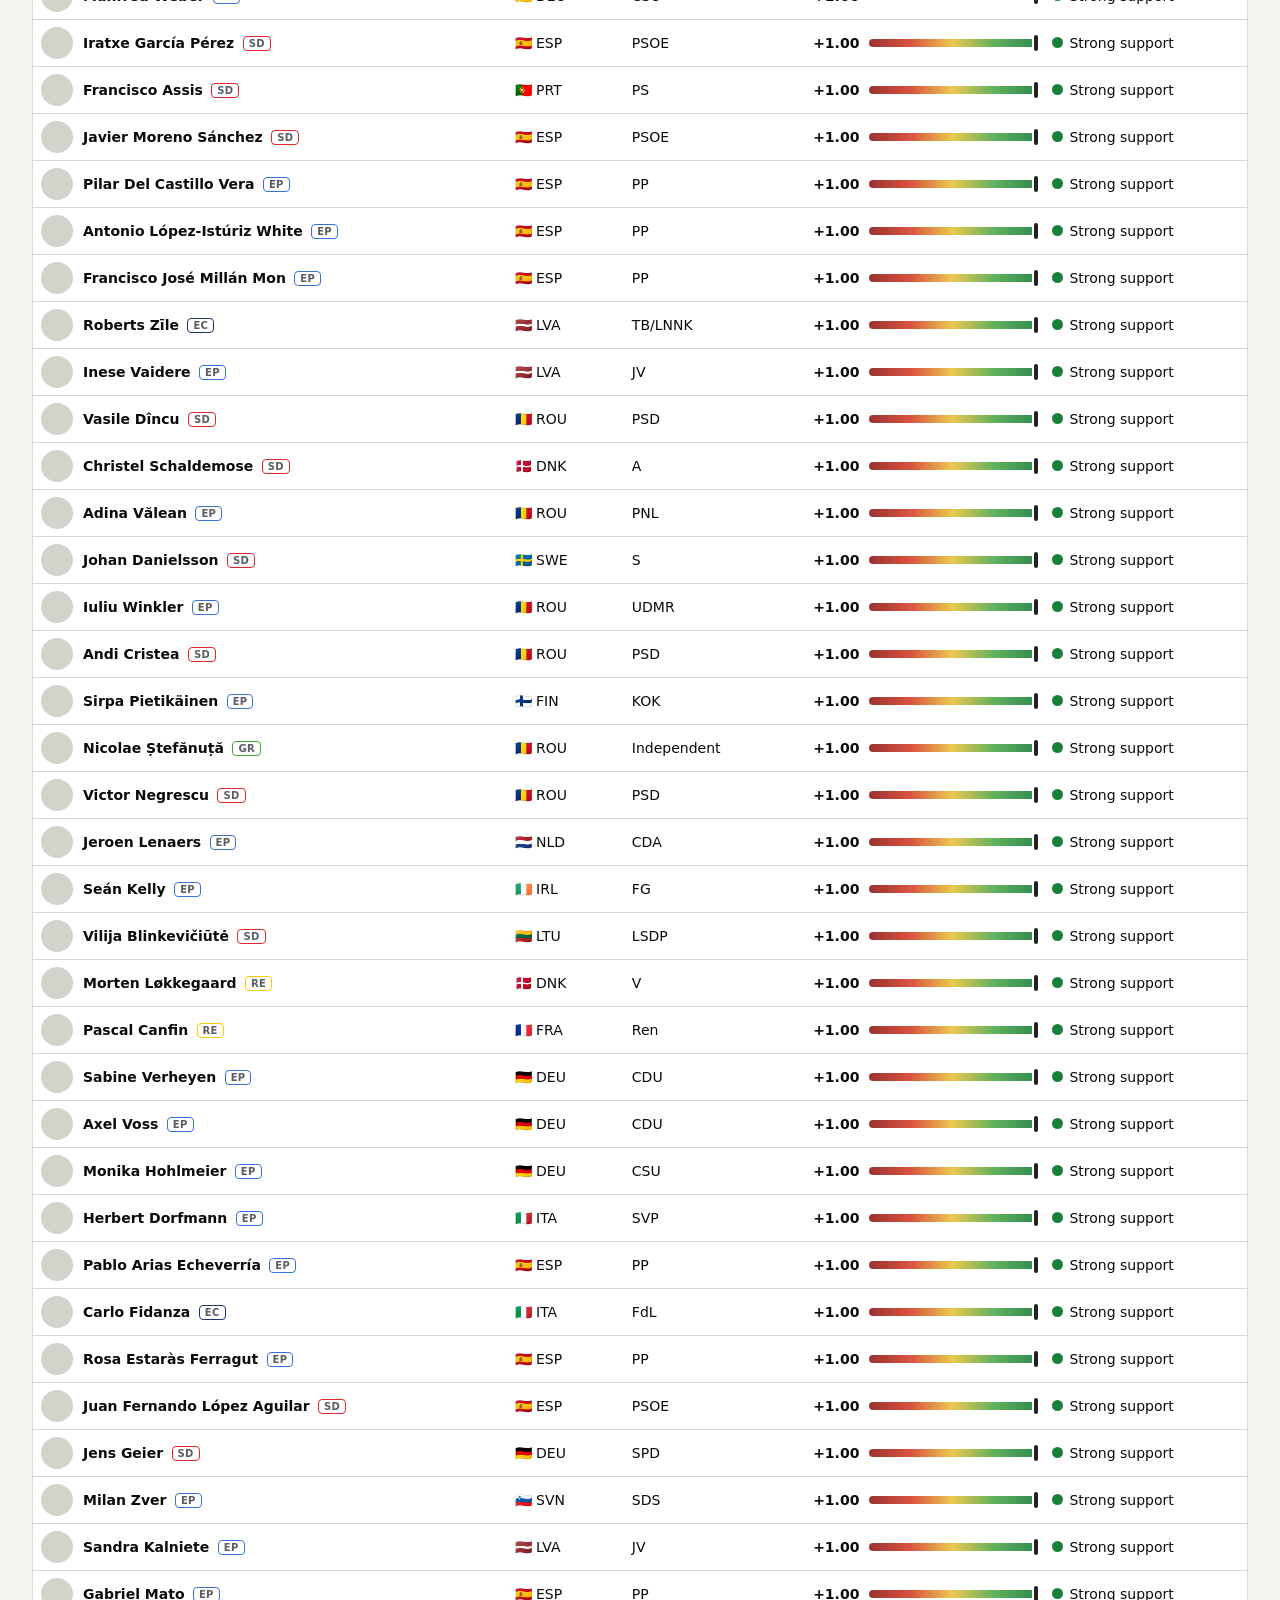
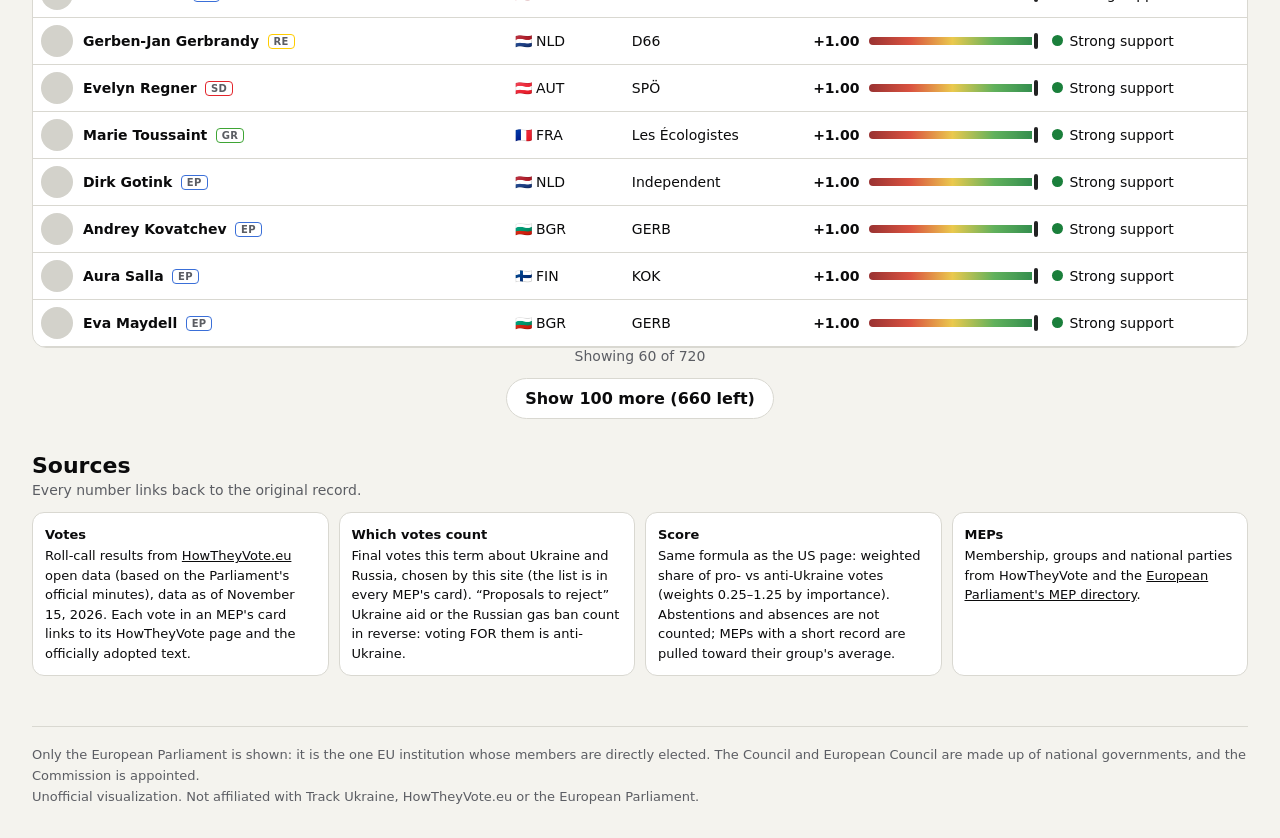
==== commit b0fc280b: "Ukraine Support Map: site, data pipeline and daily update workflow Co-Authored-By: Claude Opus 5.5 <" ====
--- a/site/eu.html
+++ b/site/eu.html
@@ -16,8 +16,12 @@
 .fbar select{font:inherit;font-size:14px;text-transform:none;letter-spacing:0;font-weight:500;padding:8px 10px;border-radius:10px;border:1px solid var(--line);background:var(--bg);color:var(--fg);min-width:170px;max-width:260px}
 .fbar .clr{font:inherit;font-size:13px;font-weight:700;padding:8px 12px;border-radius:999px;border:0;background:var(--accent);color:#000;cursor:pointer}
 .fbar .flt{flex-direction:row;margin-left:auto;align-items:center;text-transform:none;letter-spacing:0;font-size:13px}
+.flegend{flex-direction:row}
+.flegend span{padding:2px 4px}
 .statcap{font-size:12px;color:var(--muted);text-align:center;margin-top:6px}
+.gpick{flex-basis:100%;display:flex;flex-direction:column;gap:6px}
 .glab{font-size:11px;text-transform:uppercase;letter-spacing:.06em;color:var(--muted);font-weight:700}.glab i{text-transform:none;letter-spacing:0;font-style:normal;font-weight:500}
+#gpills{display:flex;flex-wrap:wrap;gap:6px}
 .gpill{font:inherit;font-size:13px;font-weight:700;display:inline-flex;align-items:center;gap:6px;padding:6px 10px;border-radius:999px;border:1px solid var(--line);background:var(--bg);color:var(--fg);cursor:pointer}
 .gpill i{font-style:normal;color:var(--muted);font-weight:500}
 .gpill .ck{width:15px;height:15px;border-radius:4px;border:1.5px solid var(--muted);display:inline-flex;align-items:center;justify-content:center;font-size:11px;line-height:1}
@@ -60,6 +64,7 @@
       <label>Party <select id="fP" aria-label="National party"><option value="">All parties</option></select></label>
       <label>Rating <select id="fB" aria-label="Rating"><option value="">All ratings</option></select></label>
       <button class="clr" id="clrAll" hidden>Clear filters ✕</button>
+      <div class="gpick"><span class="glab">Groups <i>(click to select, several allowed)</i></span><div id="gpills" role="group" aria-label="Political groups"></div></div>
       <label class="flt"><input type="checkbox" id="fLabels" checked> Group labels</label>
     </div>
     <div class="epgrid">
@@ -167,7 +172,7 @@
   svg.innerHTML=h+t+`<text class="center-n" x="600" y="545" text-anchor="middle" id="epN"></text><text class="center-l" x="600" y="585" text-anchor="middle" id="epL"></text>`;
 }
 drawHemi();
-document.getElementById("flegend").innerHTML=`<span class="glab">Groups <i>(click to select, several allowed; the code is shown on each seat)</i></span><div class="fpills" id="gpills" role="group" aria-label="Political groups"></div>`;
+document.getElementById("flegend").innerHTML=GORDER.map(k=>`<span><b>${G[k].code}</b>${esc(G[k].name)}</span>`).join("");
 const groupsLabel=()=>[...fGroups].map(k=>G[k].code).join(" + ");
 const exceptBucket=m=>(!fCountry||m.country===fCountry)&&(!fGroups.size||fGroups.has(m.group))&&(!fParty||m.country+"|"+m.party===fParty);
 document.getElementById("fLabels").addEventListener("change",e=>document.getElementById("ep").classList.toggle("nolabels",!e.target.checked));
@@ -208,7 +213,7 @@
   fC.value=fCountry||""; fB.value=fBucket||"";
   const gbase=M.filter(m=>(!fCountry||m.country===fCountry)&&(!fParty||m.country+"|"+m.party===fParty)&&(!fBucket||bucket(m.score).k===fBucket));
   document.getElementById("gpills").innerHTML=GORDER.map(k=>{const n=gbase.filter(m=>m.group===k).length;
-    return `<button class="gpill" data-g="${k}" aria-pressed="${fGroups.has(k)}" ${n?"":"disabled"} title="${esc(G[k].name)}"><span class="ck">${fGroups.has(k)?"✓":""}</span><span class="sw" style="background:var(--g-${k})"></span><b>${G[k].code}</b> ${esc(G[k].name)} <i>${n}</i></button>`;}).join("")+(fGroups.size?`<button class="gpill clrf" data-clrg="1">Clear ✕</button>`:"");
+    return `<button class="gpill" data-g="${k}" aria-pressed="${fGroups.has(k)}" ${n?"":"disabled"} title="${esc(G[k].name)}"><span class="ck">${fGroups.has(k)?"✓":""}</span><span class="sw" style="background:var(--g-${k})"></span>${G[k].code} <i>${n}</i></button>`;}).join("");
   // party list follows the chosen country (and group)
   const by={}; M.filter(m=>m.party&&(!fCountry||m.country===fCountry)&&(!fGroups.size||fGroups.has(m.group))).forEach(m=>{const k=m.country+"|"+m.party; by[k]=(by[k]||0)+1;});
   const opts=Object.entries(by).sort((a,b)=>b[1]-a[1]).map(([k,n])=>{const [c,p]=k.split("|"); return `<option value="${esc(k)}">${fCountry?"":flag((C[c]||{}).iso2)+" "}${esc(p)} (${n})</option>`;});
@@ -237,7 +242,7 @@
 
 // ---------- groups ----------
 function toggleGroup(k){ fGroups.has(k)?fGroups.delete(k):fGroups.add(k); }
-document.getElementById("flegend").addEventListener("click",e=>{const b=e.target.closest(".gpill"); if(!b||b.disabled) return; if(b.dataset.clrg) fGroups.clear(); else toggleGroup(b.dataset.g); refresh();});
+document.getElementById("gpills").addEventListener("click",e=>{const b=e.target.closest(".gpill"); if(b&&!b.disabled){ toggleGroup(b.dataset.g); refresh(); }});
 function stackBar(ms){ return BUCKETS.map(b=>({b,n:ms.filter(m=>bucket(m.score).k===b.k).length})).filter(c=>c.n).map(c=>`<i style="width:${c.n/ms.length*100}%;background:var(${c.b.v})" title="${c.b.name}: ${c.n}"></i>`).join(""); }
 function avgOf(ms){ const s=ms.filter(m=>m.score!=null); return s.length?s.reduce((a,m)=>a+m.score,0)/s.length:null; }
 
--- a/site/shared.css
+++ b/site/shared.css
@@ -0,0 +1,198 @@
+
+:root{
+  --bg:#f4f3ee; --surface:#ffffff; --fg:#0b0b0c; --muted:#5b5d63; --line:#d9d8d1; --accent:#ffd500; --ua-blue:#0057b7;
+  --dem:#2457d6; --rep:#c8312f; --ind:#7a7a7a; --empty:#d3d2cb; --none:#a9abb2;
+  --b3:#1a7f3b; --b2:#4fa84a; --b1:#a5c94a; --b0:#e8c33a; --bm1:#ec8a2f; --bm2:#d6402b; --bm3:#8e1b1b;
+  color-scheme:light;
+}
+@media (prefers-color-scheme:dark){:root:not([data-theme="light"]){
+  --bg:#0e0f12; --surface:#17191e; --fg:#eceef2; --muted:#9196a1; --line:#2a2d35; --empty:#2c2f37; --none:#5d616b; color-scheme:dark;
+}}
+:root[data-theme="dark"]{--bg:#0e0f12; --surface:#17191e; --fg:#eceef2; --muted:#9196a1; --line:#2a2d35; --empty:#2c2f37; --none:#5d616b; color-scheme:dark;}
+*{box-sizing:border-box}
+html,body{margin:0;background:var(--bg);color:var(--fg);font-family:"Hanken Grotesk",system-ui,sans-serif;font-weight:500;-webkit-font-smoothing:antialiased}
+a{color:inherit}
+.wrap{max-width:1680px;margin:0 auto;padding:0 16px}
+@media (min-width:1100px){.wrap{padding:0 32px}}
+header.top{border-bottom:1px solid var(--line);background:var(--surface)}
+header.top .wrap{display:flex;align-items:center;gap:14px;min-height:60px;flex-wrap:wrap}
+.flag{width:28px;height:18px;border-radius:3px;background:linear-gradient(var(--ua-blue) 50%,var(--accent) 50%);flex:none}
+.brand{font-weight:900;letter-spacing:.02em;text-transform:uppercase;font-size:15px}
+.brand small{font-weight:500;text-transform:none;color:var(--muted);letter-spacing:0;margin-left:8px}
+.spacer{flex:1}
+.seg{display:inline-flex;border:1px solid var(--line);border-radius:999px;padding:3px;background:var(--bg)}
+.seg button{border:0;background:transparent;color:var(--muted);font:inherit;font-weight:700;font-size:13px;padding:6px 12px;border-radius:999px;cursor:pointer}
+.seg button[aria-pressed="true"]{background:var(--fg);color:var(--bg)}
+h1{font-size:clamp(30px,5vw,54px);line-height:1.02;font-weight:900;letter-spacing:-.02em;margin:34px 0 10px;max-width:16ch}
+.lede{color:var(--muted);max-width:62ch;margin:0 0 26px;line-height:1.5}
+.lede b{color:var(--fg)}
+.chambers{display:grid;grid-template-columns:1fr;gap:18px}
+.chambers #houseStats,.chambers #senStats{max-width:900px;margin:0 auto}
+.hemi text.fl{pointer-events:none;font-weight:900;fill:#fff;stroke:rgba(0,0,0,.55);stroke-width:2.2px;paint-order:stroke;transition:opacity .15s}
+.hemi.dim text.fl:not(.hit){opacity:.13}
+.hemi.nolabels text.fl{display:none}
+.flt{margin-left:auto;font-size:13px;font-weight:700;color:var(--muted);display:flex;align-items:center;gap:6px;cursor:pointer}
+.flegend{display:flex;flex-wrap:wrap;gap:4px 14px;justify-content:center;font-size:12px;color:var(--muted);margin:6px 0 4px}
+.flegend b{color:var(--fg);font-weight:900;margin-right:3px}
+
+
+.card{background:var(--surface);border:1px solid var(--line);border-radius:16px;padding:18px}
+.card h2{margin:0;font-size:20px;font-weight:900;display:flex;align-items:baseline;gap:10px}
+.card h2 span{font-size:13px;color:var(--muted);font-weight:500}
+.hemi{width:100%;height:auto;display:block;margin-top:6px;touch-action:manipulation}
+.hemi circle{cursor:pointer;transition:opacity .15s}
+.hemi.dim circle:not(.hit){opacity:.13}
+.hemi circle.sel{stroke:var(--fg);stroke-width:4}
+.hemi .center-n{font-size:96px;font-weight:900;fill:var(--fg)}
+.hemi .center-l{font-size:22px;fill:var(--muted);font-weight:700;letter-spacing:.06em;text-transform:uppercase}
+.bar{display:flex;height:14px;border-radius:7px;overflow:hidden;margin:10px 0 8px;background:var(--empty)}
+.bar i{display:block;height:100%}
+.tally{display:grid;grid-template-columns:repeat(auto-fill,minmax(130px,1fr));gap:4px 12px;font-size:13px}
+.tally button{all:unset;cursor:pointer;display:flex;align-items:center;gap:7px;padding:3px 4px;border-radius:6px}
+.tally button:hover,.tally button[aria-pressed="true"]{background:var(--bg)}
+.tally b{font-weight:900;margin-left:auto;font-variant-numeric:tabular-nums}
+.sw{width:11px;height:11px;border-radius:50%;flex:none}
+.partysplit{margin-top:14px;display:grid;gap:8px}
+.partysplit .row{display:grid;grid-template-columns:28px 1fr 38px;align-items:center;gap:8px;font-size:12px;font-weight:700}
+.partysplit .bar{margin:0;height:10px}
+.partysplit .row span:last-child{color:var(--muted);text-align:right;font-variant-numeric:tabular-nums}
+section.blk{margin-top:34px}
+section.blk>h3{font-size:22px;font-weight:900;margin:0 0 4px}
+section.blk>p{margin:0 0 14px;color:var(--muted);font-size:14px}
+.tiles{display:grid;grid-template-columns:repeat(12,1fr);gap:4px;max-width:760px}
+.tile{aspect-ratio:1;border-radius:7px;display:flex;flex-direction:column;align-items:center;justify-content:center;font-weight:900;font-size:13px;color:#111;cursor:pointer;border:2px solid transparent;user-select:none}
+.tile small{font-size:9px;font-weight:700;opacity:.75}
+.tile.sel{border-color:var(--fg)}
+@media (max-width:560px){.tile{font-size:10px;border-radius:4px}.tile small{display:none}}
+.tools{display:flex;gap:10px;flex-wrap:wrap;align-items:center;margin-bottom:12px}
+.tools input,.tools select{font:inherit;font-size:14px;padding:9px 12px;border-radius:10px;border:1px solid var(--line);background:var(--surface);color:var(--fg);min-width:0}
+.tools input{flex:1 1 220px}
+.chip{display:inline-flex;align-items:center;gap:6px;background:var(--accent);color:#000;font-weight:700;font-size:13px;padding:6px 10px;border-radius:999px;border:0;cursor:pointer}
+table{width:100%;border-collapse:collapse;font-size:14px}
+th{font-size:11px;text-transform:uppercase;letter-spacing:.06em;color:var(--muted);text-align:left;padding:8px 8px;border-bottom:1px solid var(--line);cursor:pointer;white-space:nowrap;user-select:none}
+td{padding:7px 8px;border-bottom:1px solid var(--line);vertical-align:middle}
+tbody tr{cursor:pointer}
+tbody tr:hover{background:var(--surface)}
+.who{display:flex;align-items:center;gap:10px}
+.who img,.who .ph{width:32px;height:32px;border-radius:50%;object-fit:cover;background:var(--empty);flex:none}
+.pp{display:inline-block;font-size:11px;font-weight:900;padding:2px 6px;border-radius:5px;color:#fff}
+.pp.D{background:var(--dem)}.pp.R{background:var(--rep)}.pp.I{background:var(--ind)}
+.meter{position:relative;height:8px;border-radius:4px;background:linear-gradient(90deg,var(--bm3),var(--bm2),var(--b0),var(--b2),var(--b3));min-width:90px;opacity:.9}
+.meter i{position:absolute;top:-4px;width:4px;height:16px;border-radius:2px;background:var(--fg);transform:translateX(-50%);box-shadow:0 0 0 2px var(--surface)}
+.lbl{display:inline-flex;align-items:center;gap:6px;white-space:nowrap}
+.hide-sm{}
+@media (max-width:640px){.hide-sm{display:none}}
+.tablewrap{overflow-x:auto;background:var(--surface);border:1px solid var(--line);border-radius:14px}
+[hidden]{display:none!important}
+.count{text-align:center;color:var(--muted);font-size:13px;margin:12px 0 0}
+.more{display:block;margin:8px auto 0;font:inherit;font-weight:700;padding:10px 18px;border-radius:999px;border:1px solid var(--line);background:var(--surface);color:var(--fg);cursor:pointer}
+#tip{position:fixed;pointer-events:none;z-index:30;background:var(--fg);color:var(--bg);padding:8px 10px;border-radius:9px;font-size:13px;line-height:1.35;max-width:240px;opacity:0;transition:opacity .1s}
+#tip b{font-weight:900}
+/* drawer */
+#drawer{position:fixed;inset:0 0 0 auto;width:min(460px,100%);background:var(--surface);border-left:1px solid var(--line);z-index:40;transform:translateX(100%);transition:transform .22s ease;overflow-y:auto;box-shadow:-20px 0 60px rgba(0,0,0,.18)}
+#drawer.open{transform:none}
+#drawer .in{padding:20px 18px 40px}
+#drawer .x{position:sticky;top:0;float:right;border:0;background:var(--bg);color:var(--fg);width:36px;height:36px;border-radius:50%;font-size:20px;cursor:pointer}
+.dhead{display:flex;gap:14px;align-items:center;margin-top:4px}
+.dhead img,.dhead .ph{width:76px;height:76px;border-radius:14px;object-fit:cover;background:var(--empty)}
+.dhead h4{margin:0;font-size:22px;font-weight:900;line-height:1.1}
+.dhead div div{color:var(--muted);font-size:13px;margin-top:4px}
+.big{margin:18px 0 6px;display:flex;align-items:baseline;gap:10px}
+.big b{font-size:28px;font-weight:900}
+.big span{color:var(--muted);font-size:13px}
+.vl{list-style:none;margin:10px 0 0;padding:0;font-size:13px}
+.vl li{display:grid;grid-template-columns:14px 1fr auto;gap:8px;padding:7px 0;border-bottom:1px solid var(--line);align-items:start}
+.vl li .d{color:var(--muted);font-size:11px;white-space:nowrap}
+.vl .dot{width:10px;height:10px;border-radius:50%;margin-top:4px}
+.dsub{font-size:12px;text-transform:uppercase;letter-spacing:.06em;color:var(--muted);margin:20px 0 0;font-weight:700}
+.vl .src{display:flex;flex-wrap:wrap;gap:4px 12px;margin-top:3px;font-size:12px}
+.vl .src a{color:var(--ua-blue);text-decoration:none;font-weight:700}
+:root[data-theme="dark"] .vl .src a{color:var(--accent)}
+@media (prefers-color-scheme:dark){:root:not([data-theme="light"]) .vl .src a{color:var(--accent)}}
+.vl .src a:hover{text-decoration:underline}
+.vl .why{display:block;margin-top:3px;font-size:11px;line-height:1.4;color:var(--muted)}
+.vl li>span{min-width:0;overflow-wrap:anywhere}
+#drawer{overflow-x:hidden}
+.vl .fix{display:block;margin-top:4px;font-size:12px;line-height:1.4;color:var(--fg);background:color-mix(in srgb,var(--accent) 22%,transparent);border-radius:6px;padding:5px 7px}
+.math{margin-top:14px;background:var(--bg);border-radius:10px;padding:10px 12px;font-size:13px}
+.math summary{cursor:pointer;font-weight:700}
+.math p{margin:8px 0 0;color:var(--muted);line-height:1.5}
+.math b{color:var(--fg)}
+.cards{display:grid;gap:10px;margin-top:10px}
+.card-img{display:grid;grid-template-columns:110px 1fr;gap:12px;align-items:start;text-decoration:none;background:var(--bg);border-radius:12px;padding:8px;font-size:12px;line-height:1.4;color:var(--muted)}
+.card-img img{width:110px;height:110px;object-fit:cover;border-radius:8px;display:block}
+.card-img b{color:var(--fg)}
+.nocard{font-size:13px;color:var(--muted);margin:8px 0 0;line-height:1.5}
+.srcbtns{display:flex;flex-wrap:wrap;gap:8px;margin-top:10px}
+.sbtn{font:inherit;font-size:13px;font-weight:700;padding:8px 12px;border-radius:999px;border:1px solid var(--line);background:var(--accent);color:#000;text-decoration:none;cursor:pointer}
+.sbtn+.sbtn{background:var(--bg);color:var(--fg)}
+.hint{font-size:12px;color:var(--muted);margin:6px 0 0}
+.igb{font-size:11px;font-weight:900;background:var(--accent);color:#000;border-radius:5px;padding:1px 5px;margin-left:4px}
+.sources{display:grid;grid-template-columns:repeat(auto-fit,minmax(240px,1fr));gap:10px;margin-top:10px}
+.sources div{background:var(--surface);border:1px solid var(--line);border-radius:12px;padding:12px;font-size:13px;line-height:1.5}
+.sources b{display:block;color:var(--fg);margin-bottom:2px}
+:root{--new:#c9cdd6}
+@media (prefers-color-scheme:dark){:root:not([data-theme="light"]){--new:#8f96a3}}
+:root{--tu-green:#1fa34a;--tu-yellow:#f5d000;--tu-red:#d92626;--tu-blue:#2563eb}
+.tunote{background:var(--surface);border:1px solid var(--line);border-left:4px solid var(--accent);border-radius:10px;padding:10px 14px;font-size:13px;line-height:1.5;color:var(--muted);margin:0 0 16px}
+.tunote b{color:var(--fg)}
+.fb{display:inline-block;font-size:10px;font-weight:900;letter-spacing:.03em;padding:1px 5px;border-radius:4px;margin-left:4px;vertical-align:1px;border:1px solid currentColor}
+.fb.D{color:var(--dem)}.fb.R{color:var(--rep)}.fb.X{color:var(--muted)}
+.fb.dsa{background:#c8102e;color:#fff;border-color:#c8102e}
+.tuv{display:inline-block;font-size:10px;font-weight:900;padding:1px 5px;border-radius:4px;margin-left:4px;color:#000}
+.factions{display:grid;grid-template-columns:repeat(auto-fill,minmax(270px,1fr));gap:10px}
+.fcard{all:unset;box-sizing:border-box;cursor:pointer;background:var(--surface);border:1px solid var(--line);border-radius:14px;padding:12px 14px;display:block}
+.fcard[aria-pressed="true"]{outline:2px solid var(--fg)}
+.fcard h4{margin:0;font-size:15px;font-weight:900;display:flex;align-items:center;gap:6px}
+.fcard .meta{font-size:12px;color:var(--muted);margin-top:2px}
+.fcard .bar{margin:8px 0 4px;height:10px}
+.fcard .avg{font-size:12px;color:var(--muted)}
+.fcard .avg b{color:var(--fg)}
+.fside{font-size:11px;text-transform:uppercase;letter-spacing:.06em;color:var(--muted);font-weight:700;grid-column:1/-1;margin-top:6px}
+footer{margin:50px 0 30px;color:var(--muted);font-size:13px;line-height:1.6;border-top:1px solid var(--line);padding-top:18px}
+.scrim{position:fixed;inset:0;background:rgba(0,0,0,.25);z-index:35;opacity:0;pointer-events:none;transition:opacity .2s}
+.scrim.on{opacity:1;pointer-events:auto}
+
+.nav{display:inline-flex;gap:4px;margin-left:10px}
+.nav a{font-size:13px;font-weight:700;color:var(--muted);text-decoration:none;padding:6px 10px;border-radius:999px}
+.nav a[aria-current="page"]{background:var(--accent);color:#000}
+.ptable{width:100%;border-collapse:collapse;font-size:13px}
+.ptable td{padding:6px 8px;border-bottom:1px solid var(--line)}
+.ptable tr{cursor:pointer}
+.ptable tr[aria-pressed="true"] td{background:var(--bg)}
+.ptable .bar{margin:0;height:9px;min-width:80px}
+
+.seg+.seg{margin-left:8px}
+@media (max-width:700px){header.top .seg{font-size:12px}#cseg button{padding:6px 8px}}
+
+/* wide screens: House and Senate side by side, tighter lede */
+@media (min-width:1400px){
+  .chambers.us{grid-template-columns:minmax(0,1.55fr) minmax(0,1fr);align-items:start}
+  .chambers.us .tally{grid-template-columns:repeat(auto-fill,minmax(150px,1fr))}
+  h1{max-width:none}
+  .lede{max-width:90ch}
+  .factions{grid-template-columns:repeat(auto-fill,minmax(300px,1fr))}
+  .tiles{max-width:900px}
+}
+
+/* multi-select pills (shared by both pages) */
+.glab{font-size:11px;text-transform:uppercase;letter-spacing:.06em;color:var(--muted);font-weight:700}.glab i{text-transform:none;letter-spacing:0;font-style:normal;font-weight:500}
+.gpill{font:inherit;font-size:13px;font-weight:700;display:inline-flex;align-items:center;gap:6px;padding:6px 10px;border-radius:999px;border:1px solid var(--line);background:var(--bg);color:var(--fg);cursor:pointer}
+.gpill i{font-style:normal;color:var(--muted);font-weight:500}
+.gpill b{font-weight:900}
+.gpill .ck{width:15px;height:15px;border-radius:4px;border:1.5px solid var(--muted);display:inline-flex;align-items:center;justify-content:center;font-size:11px;line-height:1}
+.gpill[aria-pressed="true"]{border-color:var(--fg)}.gpill[aria-pressed="true"] .ck{background:var(--fg);color:var(--bg);border-color:var(--fg)}
+.gpill:disabled{opacity:.35;cursor:default}
+.gpill.clrf{background:var(--accent);color:#000;border-color:var(--accent)}
+.flegend{flex-direction:column;align-items:center;gap:8px}
+.fpills{display:flex;flex-wrap:wrap;gap:6px;justify-content:center}
+.statcap{font-size:12px;color:var(--muted);text-align:center;margin-top:8px}
+
+/* toggle pills: no checkbox drawn, selected = filled */
+.gpill .ck{display:none!important}
+.gpill:hover:not(:disabled){border-color:var(--muted)}
+.gpill[aria-pressed="true"]{background:var(--fg)!important;color:var(--bg)!important;border-color:var(--fg)!important}
+.gpill[aria-pressed="true"] i{color:inherit;opacity:.7}
+.gpill[aria-pressed="true"] .sw{box-shadow:0 0 0 2px var(--bg)}
+
+.gpill[aria-pressed="true"] b{color:inherit!important}
